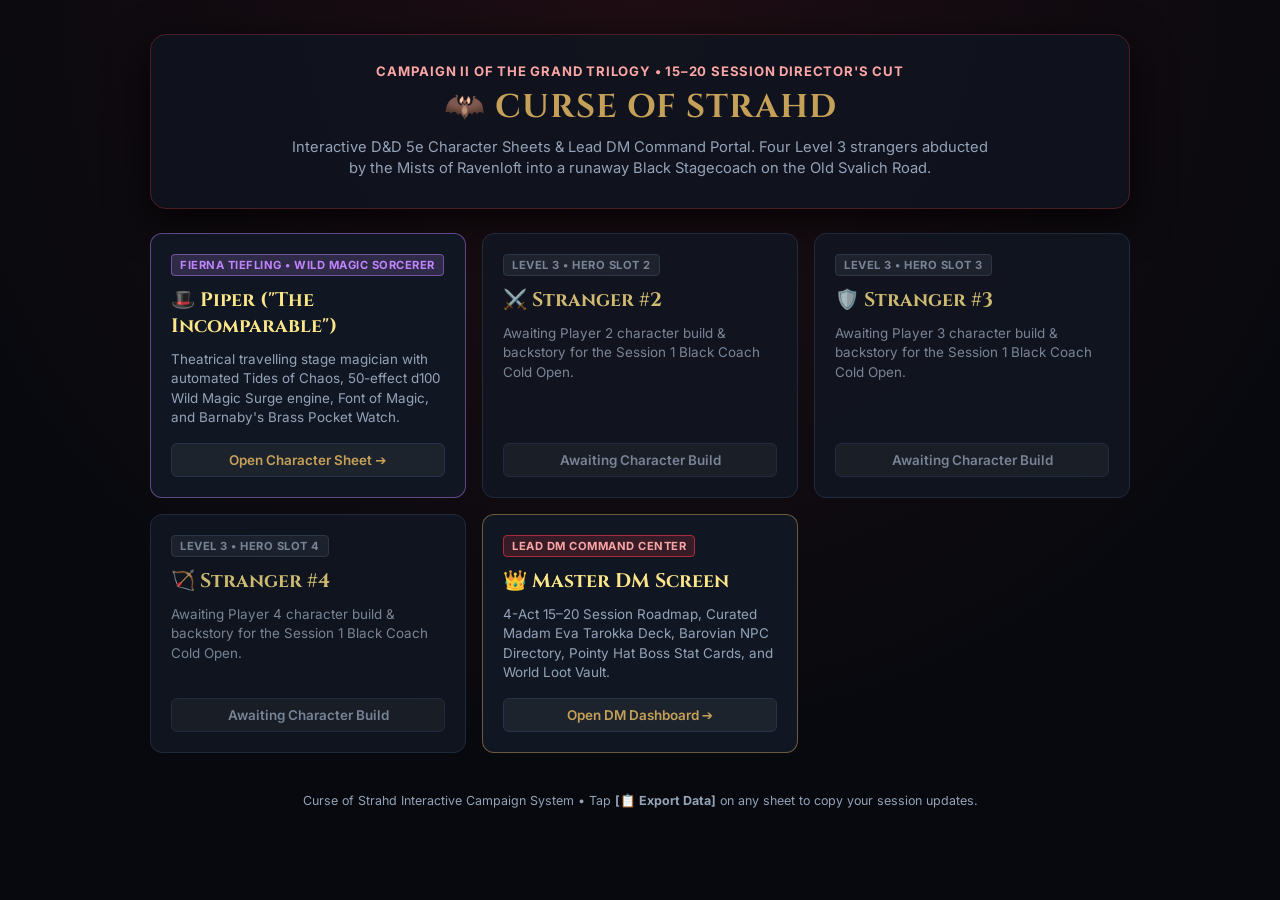
==== index.html @ 3fea3a44 "feat(curse-of-strahd): initialize campaign portal, DM screen, and Piper Wild Magic Sorcerer interact" ====
<!DOCTYPE html>
<html lang="en">
<head>
    <meta charset="UTF-8">
    <meta name="viewport" content="width=device-width, initial-scale=1.0">
    <title>Curse of Strahd — Campaign 2 Portal Hub</title>
    <link rel="preconnect" href="https://fonts.googleapis.com">
    <link rel="preconnect" href="https://fonts.gstatic.com" crossorigin>
    <link href="https://fonts.googleapis.com/css2?family=Cinzel:wght@600;700;800&family=Inter:wght@400;500;600;700&display=swap" rel="stylesheet">
    <style>
        :root {
            --bg-canvas: #07090e;
            --bg-card: #111722;
            --bg-card-hover: #172030;
            --border-card: #263349;
            --accent-gold: #c5a059;
            --accent-crimson: #e15b67;
            --accent-purple: #c084fc;
            --accent-blue: #38bdf8;
            --text-main: #f8fafc;
            --text-dim: #94a3b8;
        }
        * { box-sizing: border-box; margin: 0; padding: 0; }
        body {
            background: radial-gradient(circle at top, #1f0e14 0%, #07090e 70%);
            color: var(--text-main);
            font-family: 'Inter', system-ui, -apple-system, sans-serif;
            min-height: 100vh;
            display: flex;
            flex-direction: column;
            align-items: center;
            padding: 34px 16px;
        }
        .container {
            width: 100%;
            max-width: 980px;
            display: flex;
            flex-direction: column;
            gap: 24px;
        }
        header {
            text-align: center;
            border: 1px solid #4c1d24;
            background: rgba(15, 20, 31, 0.88);
            border-radius: 16px;
            padding: 28px 20px;
            box-shadow: 0 12px 40px rgba(0,0,0,0.8);
        }
        .sub {
            color: #fca5a5;
            font-size: 0.82rem;
            font-weight: 700;
            letter-spacing: 0.8px;
            margin-bottom: 6px;
        }
        h1 {
            font-family: 'Cinzel', serif;
            font-size: 2.05rem;
            color: var(--accent-gold);
            letter-spacing: 1px;
            margin-bottom: 8px;
        }
        .subtitle {
            color: var(--text-dim);
            font-size: 0.92rem;
            max-width: 700px;
            margin: 0 auto;
            line-height: 1.45;
        }
        .grid {
            display: grid;
            grid-template-columns: repeat(auto-fit, minmax(275px, 1fr));
            gap: 16px;
        }
        .portal-card {
            background: var(--bg-card);
            border: 1px solid var(--border-card);
            border-radius: 12px;
            padding: 20px;
            text-decoration: none;
            color: inherit;
            display: flex;
            flex-direction: column;
            gap: 11px;
            transition: all 0.2s ease;
        }
        .portal-card:hover {
            transform: translateY(-4px);
            background: var(--bg-card-hover);
            border-color: var(--accent-gold);
            box-shadow: 0 8px 24px rgba(197, 160, 89, 0.18);
        }
        .card-tag {
            font-size: 0.7rem;
            font-weight: 700;
            text-transform: uppercase;
            letter-spacing: 0.5px;
            padding: 3px 8px;
            border-radius: 4px;
            display: inline-block;
            align-self: flex-start;
        }
        .hero-name {
            font-family: 'Cinzel', serif;
            font-size: 1.22rem;
            font-weight: 700;
            color: #fde68a;
            display: flex;
            align-items: center;
            gap: 8px;
        }
        .hero-desc {
            font-size: 0.84rem;
            color: var(--text-dim);
            line-height: 1.45;
            flex: 1;
        }
        .btn-launch {
            background: rgba(255, 255, 255, 0.05);
            border: 1px solid var(--border-card);
            color: var(--accent-gold);
            font-weight: 600;
            font-size: 0.84rem;
            padding: 8px 12px;
            border-radius: 6px;
            text-align: center;
            margin-top: 4px;
        }
        .portal-card:hover .btn-launch {
            background: var(--accent-gold);
            color: #000;
            border-color: var(--accent-gold);
        }
        footer {
            text-align: center;
            font-size: 0.78rem;
            color: var(--text-dim);
            margin-top: 16px;
        }
    </style>
</head>
<body>
    <div class="container">
        <header>
            <div class="sub">CAMPAIGN II OF THE GRAND TRILOGY • 15–20 SESSION DIRECTOR'S CUT</div>
            <h1>🦇 CURSE OF STRAHD</h1>
            <p class="subtitle">
                Interactive D&amp;D 5e Character Sheets &amp; Lead DM Command Portal. Four Level 3 strangers abducted by the Mists of Ravenloft into a runaway Black Stagecoach on the Old Svalich Road.
            </p>
        </header>

        <div class="grid">
            <!-- PIPER THE INCOMPARABLE -->
            <a href="PIPER_PLAYER_SHEET.html" class="portal-card" style="border-color:rgba(192,132,252,0.45);">
                <span class="card-tag" style="background:rgba(192,132,252,0.18); color:var(--accent-purple); border:1px solid rgba(192,132,252,0.45);">Fierna Tiefling • Wild Magic Sorcerer</span>
                <div class="hero-name">🎩 Piper ("The Incomparable")</div>
                <div class="hero-desc">Theatrical travelling stage magician with automated Tides of Chaos, 50-effect d100 Wild Magic Surge engine, Font of Magic, and Barnaby's Brass Pocket Watch.</div>
                <div class="btn-launch">Open Character Sheet ➔</div>
            </a>

            <!-- STRANGER 2 -->
            <div class="portal-card" style="opacity:0.8;">
                <span class="card-tag" style="background:rgba(148,163,184,0.12); color:var(--text-dim); border:1px solid #334155;">Level 3 • Hero Slot 2</span>
                <div class="hero-name">⚔️ Stranger #2</div>
                <div class="hero-desc">Awaiting Player 2 character build &amp; backstory for the Session 1 Black Coach Cold Open.</div>
                <div class="btn-launch" style="color:var(--text-dim);">Awaiting Character Build</div>
            </div>

            <!-- STRANGER 3 -->
            <div class="portal-card" style="opacity:0.8;">
                <span class="card-tag" style="background:rgba(148,163,184,0.12); color:var(--text-dim); border:1px solid #334155;">Level 3 • Hero Slot 3</span>
                <div class="hero-name">🛡️ Stranger #3</div>
                <div class="hero-desc">Awaiting Player 3 character build &amp; backstory for the Session 1 Black Coach Cold Open.</div>
                <div class="btn-launch" style="color:var(--text-dim);">Awaiting Character Build</div>
            </div>

            <!-- STRANGER 4 -->
            <div class="portal-card" style="opacity:0.8;">
                <span class="card-tag" style="background:rgba(148,163,184,0.12); color:var(--text-dim); border:1px solid #334155;">Level 3 • Hero Slot 4</span>
                <div class="hero-name">🏹 Stranger #4</div>
                <div class="hero-desc">Awaiting Player 4 character build &amp; backstory for the Session 1 Black Coach Cold Open.</div>
                <div class="btn-launch" style="color:var(--text-dim);">Awaiting Character Build</div>
            </div>

            <!-- MASTER DM SCREEN -->
            <a href="DM_SCREEN.html" class="portal-card" style="border-color:rgba(197,160,89,0.5);">
                <span class="card-tag" style="background:rgba(168,45,56,0.25); color:#fca5a5; border:1px solid #a82d38;">Lead DM Command Center</span>
                <div class="hero-name">👑 Master DM Screen</div>
                <div class="hero-desc">4-Act 15–20 Session Roadmap, Curated Madam Eva Tarokka Deck, Barovian NPC Directory, Pointy Hat Boss Stat Cards, and World Loot Vault.</div>
                <div class="btn-launch">Open DM Dashboard ➔</div>
            </a>
        </div>

        <footer>
            Curse of Strahd Interactive Campaign System • Tap <strong>[📋 Export Data]</strong> on any sheet to copy your session updates.
        </footer>
    </div>
</body>
</html>
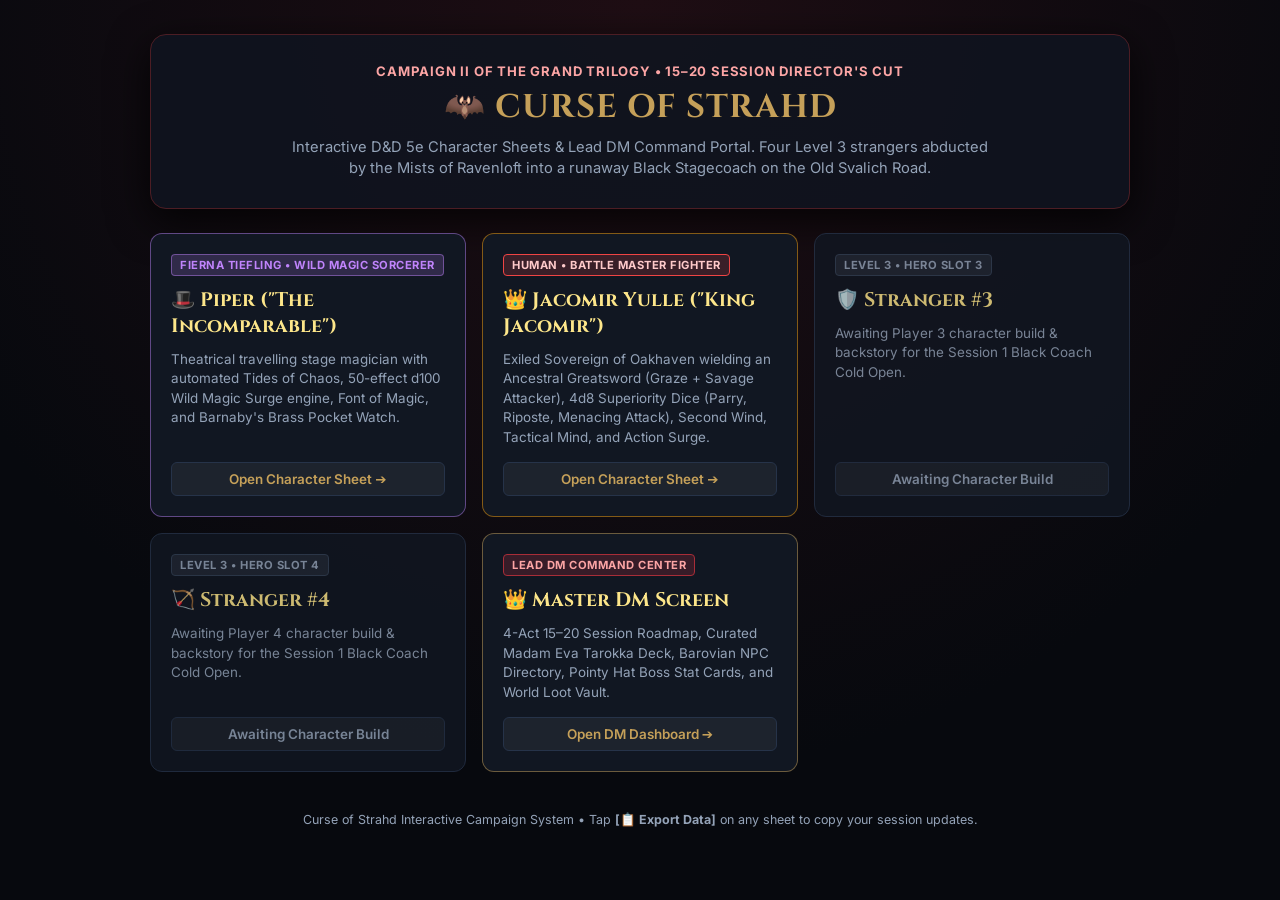
==== commit dba02cff: "Add Jacomir Yulle (King Jacomir) Battle Master Fighter interactive character sheet and sync portal" ====
--- a/index.html
+++ b/index.html
@@ -158,13 +158,13 @@
                 <div class="btn-launch">Open Character Sheet ➔</div>
             </a>
 
-            <!-- STRANGER 2 -->
-            <div class="portal-card" style="opacity:0.8;">
-                <span class="card-tag" style="background:rgba(148,163,184,0.12); color:var(--text-dim); border:1px solid #334155;">Level 3 • Hero Slot 2</span>
-                <div class="hero-name">⚔️ Stranger #2</div>
-                <div class="hero-desc">Awaiting Player 2 character build &amp; backstory for the Session 1 Black Coach Cold Open.</div>
-                <div class="btn-launch" style="color:var(--text-dim);">Awaiting Character Build</div>
-            </div>
+            <!-- JACOMIR YULLE (KING JACOMIR) -->
+            <a href="JACOMIR_PLAYER_SHEET.html" class="portal-card" style="border-color:rgba(245,158,11,0.5);">
+                <span class="card-tag" style="background:rgba(239,68,68,0.18); color:#fecaca; border:1px solid #ef4444;">Human • Battle Master Fighter</span>
+                <div class="hero-name">👑 Jacomir Yulle ("King Jacomir")</div>
+                <div class="hero-desc">Exiled Sovereign of Oakhaven wielding an Ancestral Greatsword (Graze + Savage Attacker), 4d8 Superiority Dice (Parry, Riposte, Menacing Attack), Second Wind, Tactical Mind, and Action Surge.</div>
+                <div class="btn-launch">Open Character Sheet ➔</div>
+            </a>
 
             <!-- STRANGER 3 -->
             <div class="portal-card" style="opacity:0.8;">
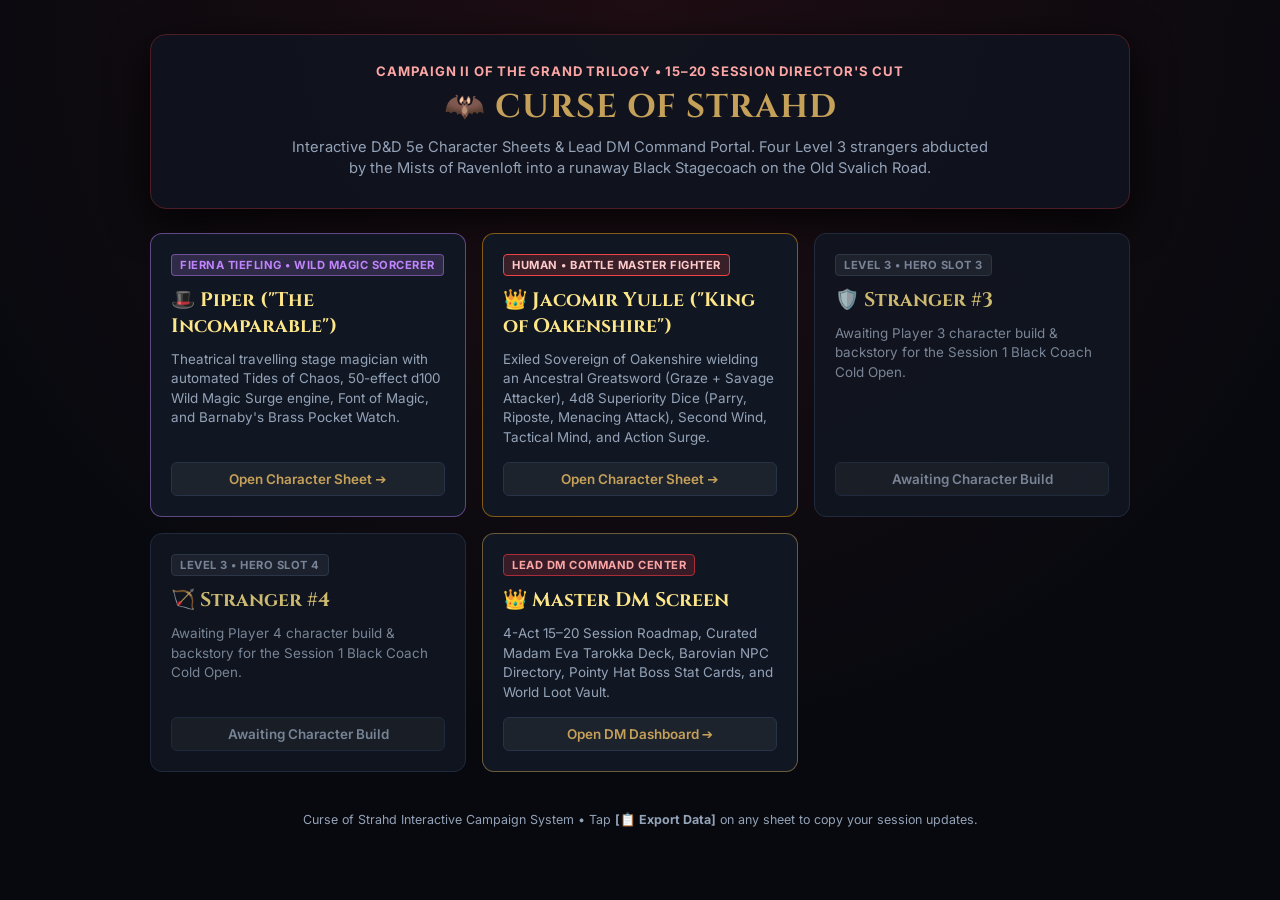
==== commit f1bf52e4: "Update Jacomir title to King of Oakenshire and standardize Oakenshire lore" ====
--- a/index.html
+++ b/index.html
@@ -158,11 +158,11 @@
                 <div class="btn-launch">Open Character Sheet ➔</div>
             </a>
 
-            <!-- JACOMIR YULLE (KING JACOMIR) -->
+            <!-- JACOMIR YULLE (KING OF OAKENSHIRE) -->
             <a href="JACOMIR_PLAYER_SHEET.html" class="portal-card" style="border-color:rgba(245,158,11,0.5);">
                 <span class="card-tag" style="background:rgba(239,68,68,0.18); color:#fecaca; border:1px solid #ef4444;">Human • Battle Master Fighter</span>
-                <div class="hero-name">👑 Jacomir Yulle ("King Jacomir")</div>
-                <div class="hero-desc">Exiled Sovereign of Oakhaven wielding an Ancestral Greatsword (Graze + Savage Attacker), 4d8 Superiority Dice (Parry, Riposte, Menacing Attack), Second Wind, Tactical Mind, and Action Surge.</div>
+                <div class="hero-name">👑 Jacomir Yulle ("King of Oakenshire")</div>
+                <div class="hero-desc">Exiled Sovereign of Oakenshire wielding an Ancestral Greatsword (Graze + Savage Attacker), 4d8 Superiority Dice (Parry, Riposte, Menacing Attack), Second Wind, Tactical Mind, and Action Surge.</div>
                 <div class="btn-launch">Open Character Sheet ➔</div>
             </a>
 
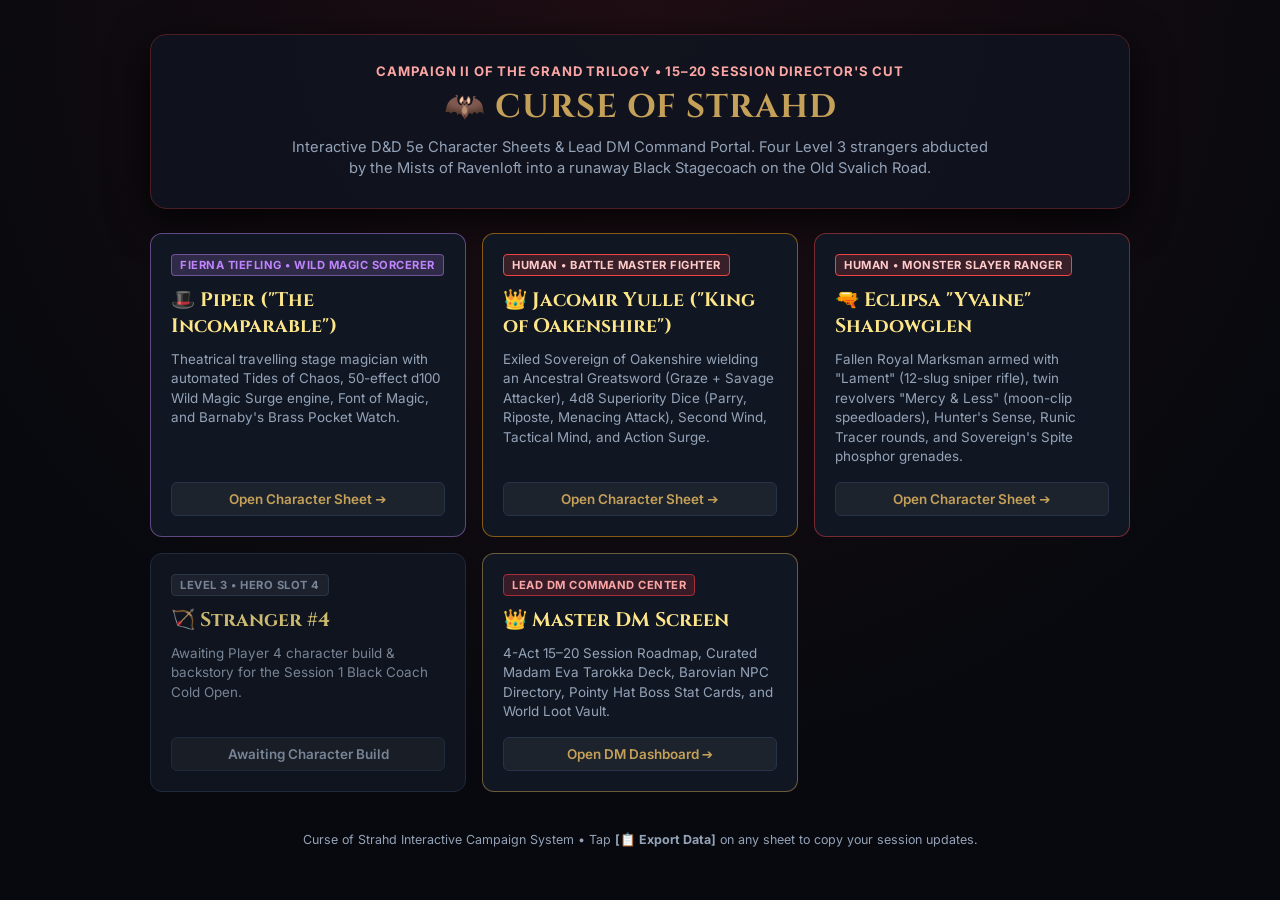
==== commit 8dc691d6: "Add Yvaine player character sheet with firearms reloading engine, weapon stance switcher, and reflav" ====
--- a/index.html
+++ b/index.html
@@ -166,13 +166,13 @@
                 <div class="btn-launch">Open Character Sheet ➔</div>
             </a>
 
-            <!-- STRANGER 3 -->
-            <div class="portal-card" style="opacity:0.8;">
-                <span class="card-tag" style="background:rgba(148,163,184,0.12); color:var(--text-dim); border:1px solid #334155;">Level 3 • Hero Slot 3</span>
-                <div class="hero-name">🛡️ Stranger #3</div>
-                <div class="hero-desc">Awaiting Player 3 character build &amp; backstory for the Session 1 Black Coach Cold Open.</div>
-                <div class="btn-launch" style="color:var(--text-dim);">Awaiting Character Build</div>
-            </div>
+            <!-- ECLIPSA "YVAINE" SHADOWGLEN -->
+            <a href="YVAINE_PLAYER_SHEET.html" class="portal-card" style="border-color:rgba(239,68,68,0.45);">
+                <span class="card-tag" style="background:rgba(239,68,68,0.18); color:#fecaca; border:1px solid #ef4444;">Human • Monster Slayer Ranger</span>
+                <div class="hero-name">🔫 Eclipsa "Yvaine" Shadowglen</div>
+                <div class="hero-desc">Fallen Royal Marksman armed with "Lament" (12-slug sniper rifle), twin revolvers "Mercy &amp; Less" (moon-clip speedloaders), Hunter's Sense, Runic Tracer rounds, and Sovereign's Spite phosphor grenades.</div>
+                <div class="btn-launch">Open Character Sheet ➔</div>
+            </a>
 
             <!-- STRANGER 4 -->
             <div class="portal-card" style="opacity:0.8;">
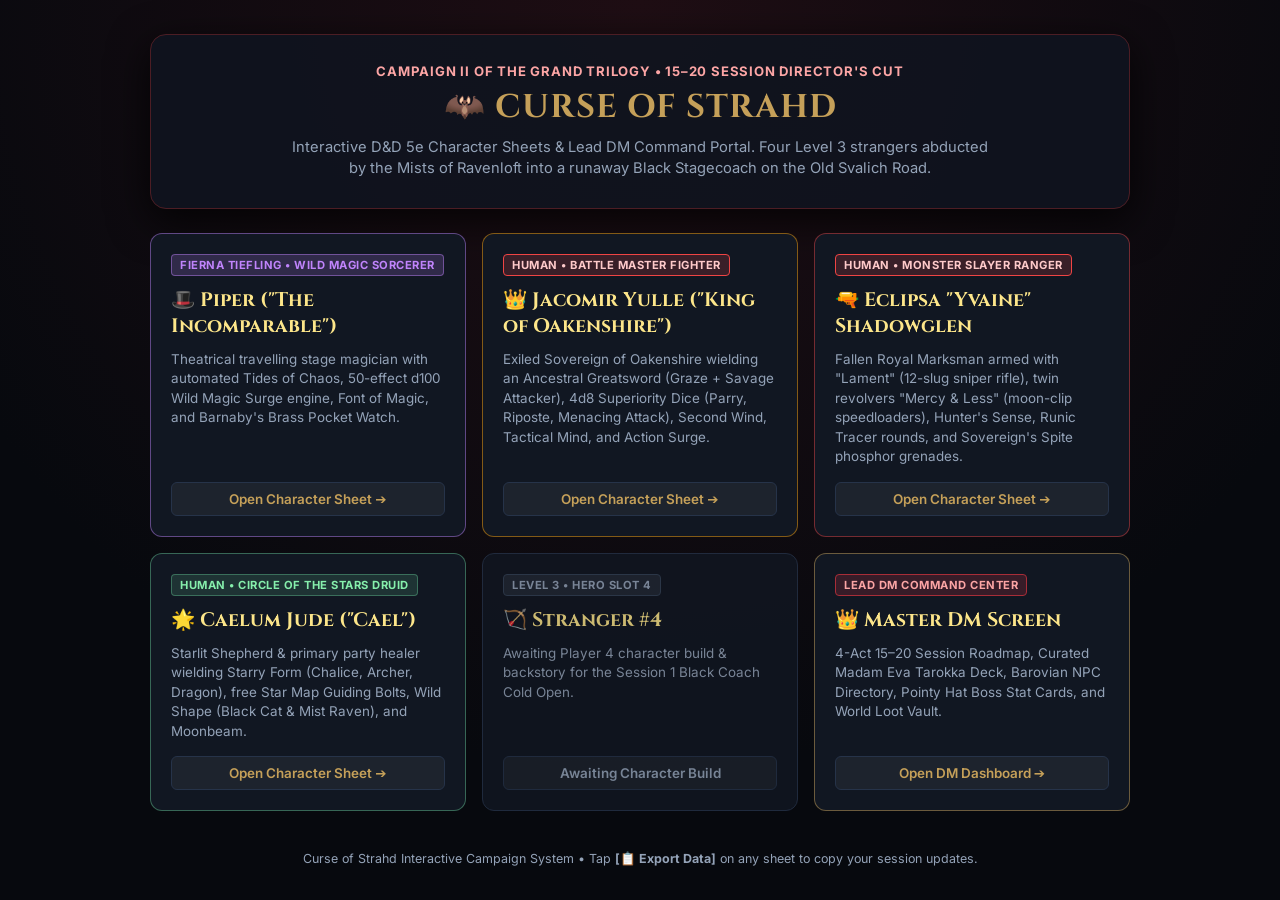
==== commit 894ec7d0: "Add editable, nameable, and deletable combat encounter preset manager" ====
--- a/index.html
+++ b/index.html
@@ -174,6 +174,14 @@
                 <div class="btn-launch">Open Character Sheet ➔</div>
             </a>
 
+            <!-- CAELUM JUDE ("CAEL") -->
+            <a href="CAEL_PLAYER_SHEET.html" class="portal-card" style="border-color:rgba(94,184,138,0.5);">
+                <span class="card-tag" style="background:rgba(94,184,138,0.18); color:#86efac; border:1px solid rgba(94,184,138,0.45);">Human • Circle of the Stars Druid</span>
+                <div class="hero-name">🌟 Caelum Jude ("Cael")</div>
+                <div class="hero-desc">Starlit Shepherd &amp; primary party healer wielding Starry Form (Chalice, Archer, Dragon), free Star Map Guiding Bolts, Wild Shape (Black Cat &amp; Mist Raven), and Moonbeam.</div>
+                <div class="btn-launch">Open Character Sheet ➔</div>
+            </a>
+
             <!-- STRANGER 4 -->
             <div class="portal-card" style="opacity:0.8;">
                 <span class="card-tag" style="background:rgba(148,163,184,0.12); color:var(--text-dim); border:1px solid #334155;">Level 3 • Hero Slot 4</span>
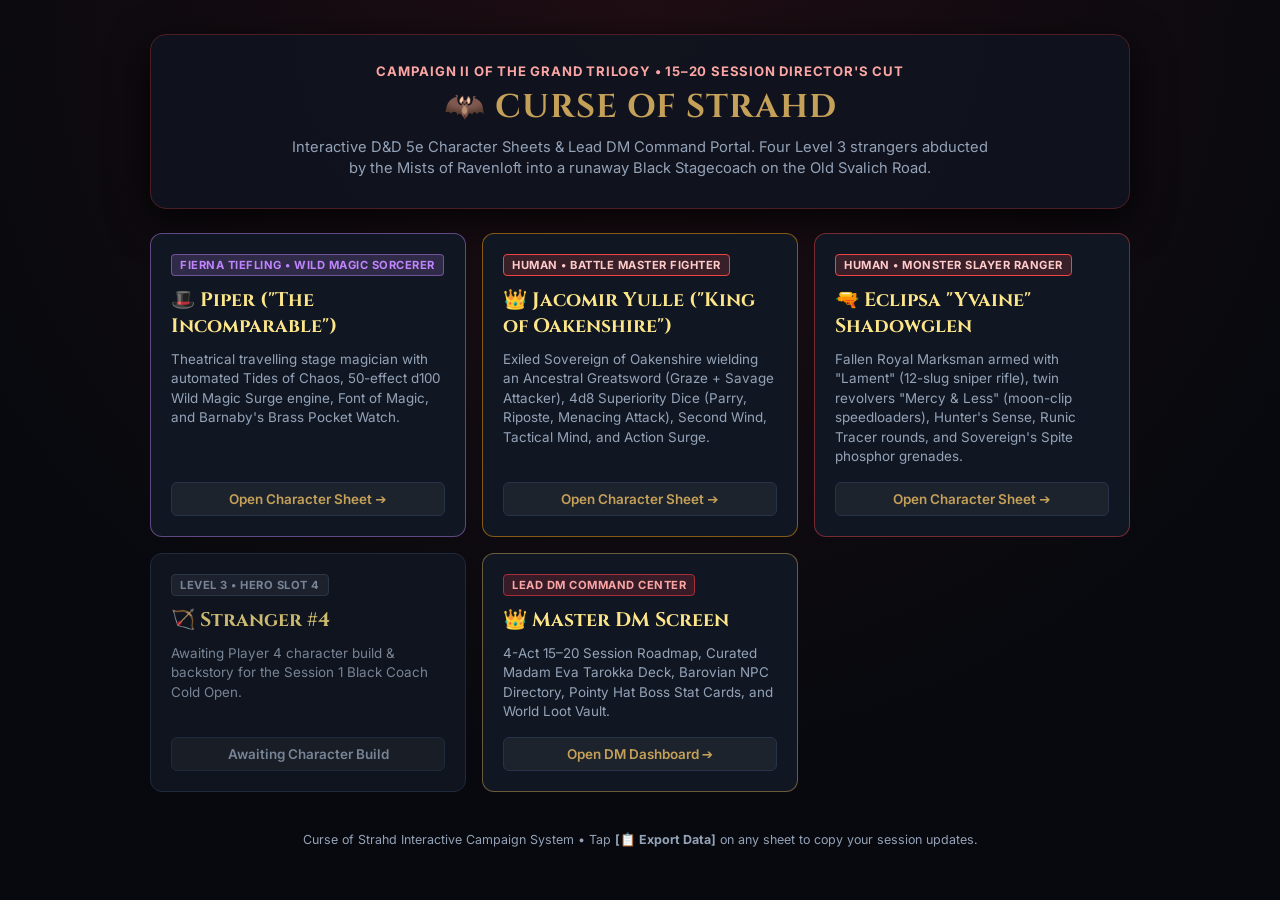
==== commit 409c79b0: "Hide unrevealed companion card from Curse of Strahd portal" ====
--- a/index.html
+++ b/index.html
@@ -174,13 +174,7 @@
                 <div class="btn-launch">Open Character Sheet ➔</div>
             </a>
 
-            <!-- CAELUM JUDE ("CAEL") -->
-            <a href="CAEL_PLAYER_SHEET.html" class="portal-card" style="border-color:rgba(94,184,138,0.5);">
-                <span class="card-tag" style="background:rgba(94,184,138,0.18); color:#86efac; border:1px solid rgba(94,184,138,0.45);">Human • Circle of the Stars Druid</span>
-                <div class="hero-name">🌟 Caelum Jude ("Cael")</div>
-                <div class="hero-desc">Starlit Shepherd &amp; primary party healer wielding Starry Form (Chalice, Archer, Dragon), free Star Map Guiding Bolts, Wild Shape (Black Cat &amp; Mist Raven), and Moonbeam.</div>
-                <div class="btn-launch">Open Character Sheet ➔</div>
-            </a>
+            <!-- Companion Slot Hidden Until In-Game Reveal -->
 
             <!-- STRANGER 4 -->
             <div class="portal-card" style="opacity:0.8;">
